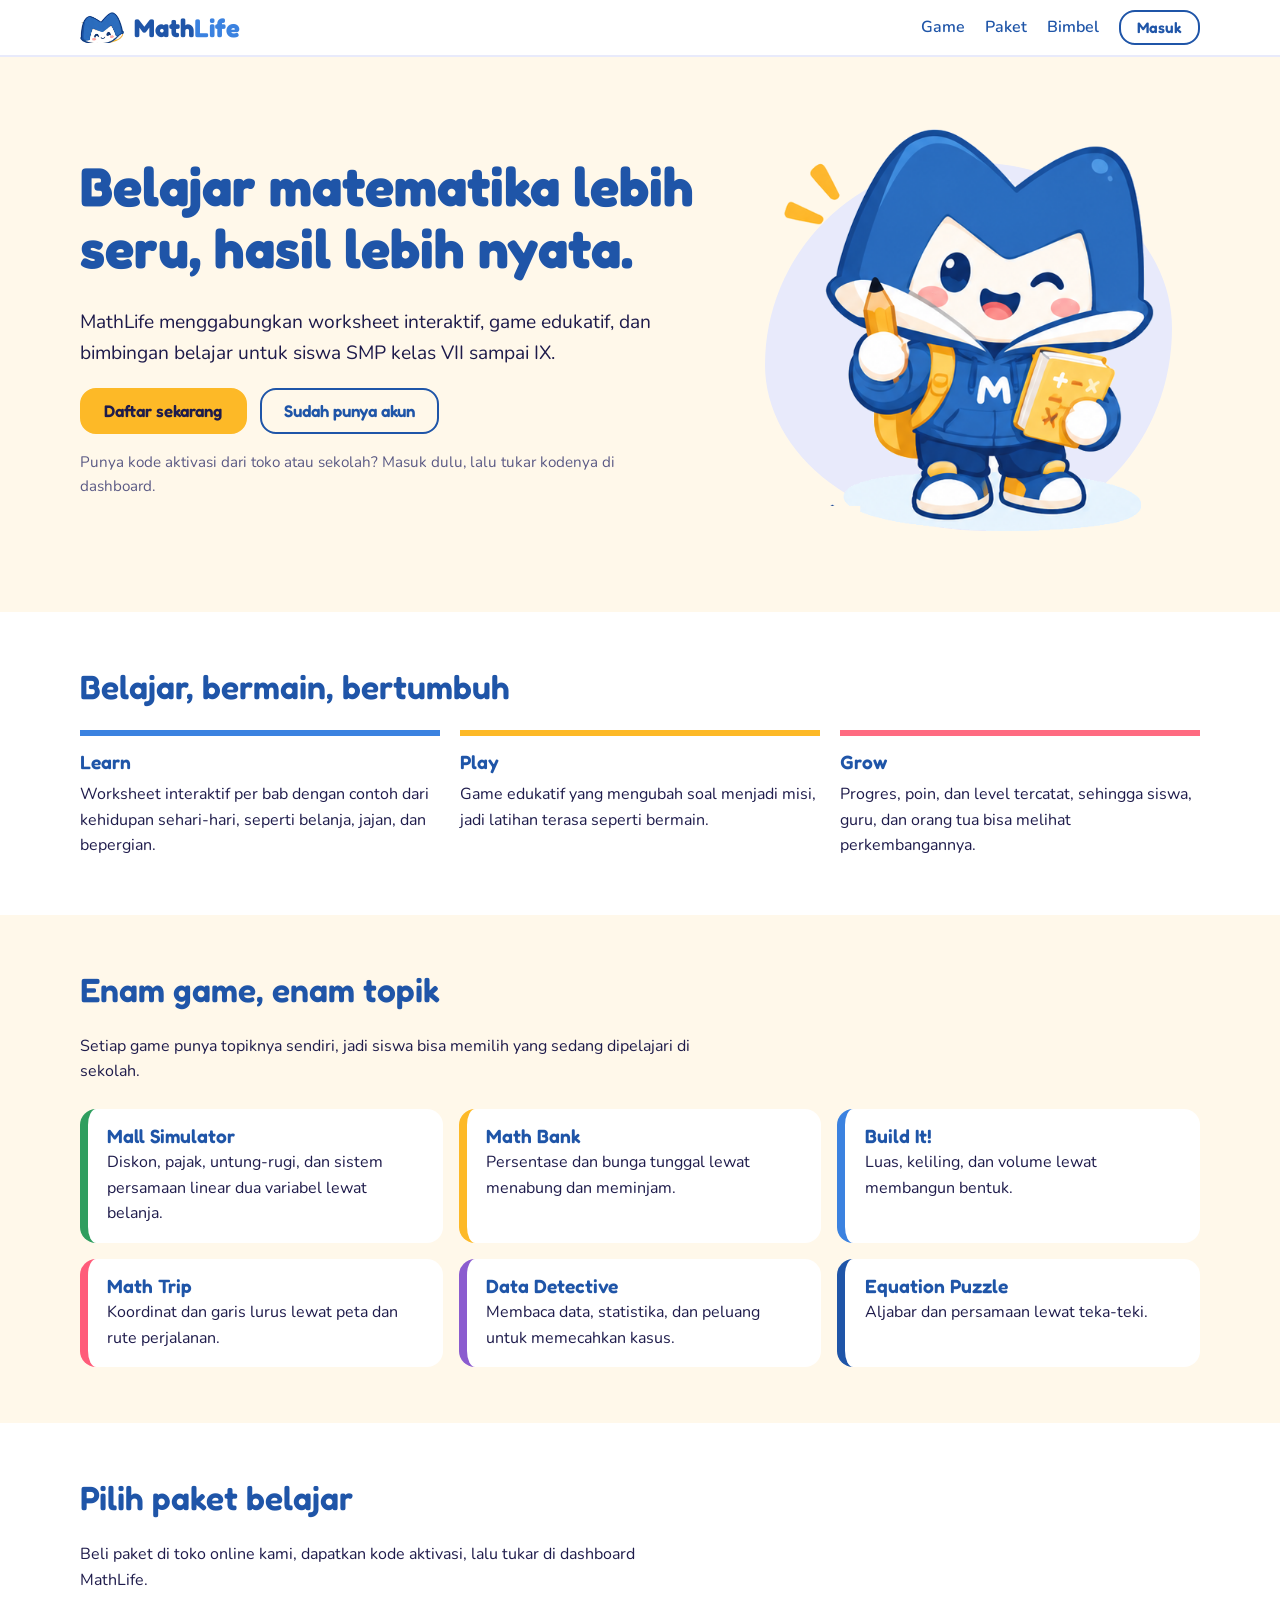
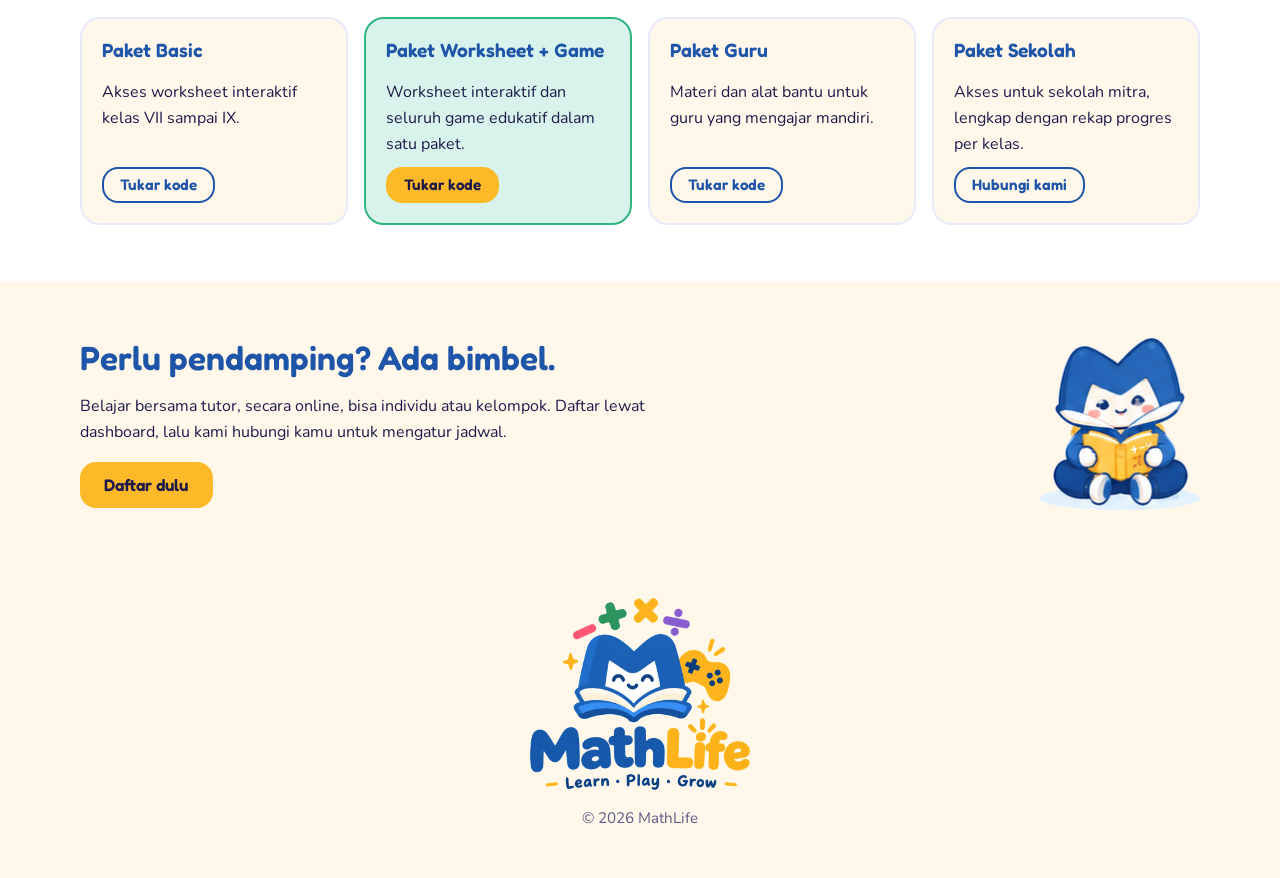
==== index.html @ 3bd6d713 "Add files via upload" ====
<!doctype html>
<html lang="id">
<head>
  <meta charset="utf-8">
  <meta name="viewport" content="width=device-width, initial-scale=1">
  <title>MathLife: belajar matematika SMP lebih seru</title>
  <meta name="description" content="MathLife menggabungkan worksheet interaktif, game edukatif, dan bimbingan belajar untuk siswa SMP kelas VII sampai IX.">
  <link rel="icon" type="image/png" href="assets/favicon-64.png">
  <link rel="apple-touch-icon" href="assets/apple-touch-icon.png">
  <link rel="preconnect" href="https://fonts.googleapis.com">
  <link rel="preconnect" href="https://fonts.gstatic.com" crossorigin>
  <link href="https://fonts.googleapis.com/css2?family=Fredoka:wght@500;600;700&family=Nunito:wght@400;600;700&display=swap" rel="stylesheet">
  <link rel="stylesheet" href="css/style.css">
</head>
<body>

<header class="topbar">
  <div class="wrap topbar-isi">
    <a class="merek" href="index.html" aria-label="MathLife, beranda">
      <img src="assets/ikon-mathy.png" alt="" width="44" height="31">
      <span class="merek-teks">Math<span>Life</span></span>
    </a>
    <nav class="nav" aria-label="Utama">
      <a href="#game">Game</a>
      <a href="#paket">Paket</a>
      <a href="#bimbel">Bimbel</a>
      <a class="btn btn-kecil btn-sekunder" href="masuk.html">Masuk</a>
    </nav>
  </div>
</header>

<main>
  <section class="hero">
    <div class="wrap hero-isi">
      <div>
        <h1>Belajar matematika lebih seru, hasil lebih nyata.</h1>
        <p class="lead">MathLife menggabungkan worksheet interaktif, game edukatif, dan bimbingan belajar untuk siswa SMP kelas VII sampai IX.</p>
        <div class="aksi">
          <a class="btn" href="masuk.html?daftar">Daftar sekarang</a>
          <a class="btn btn-sekunder" href="masuk.html">Sudah punya akun</a>
        </div>
        <p class="catatan">Punya kode aktivasi dari toko atau sekolah? Masuk dulu, lalu tukar kodenya di dashboard.</p>
      </div>
      <div class="hero-gambar">
        <img src="assets/mathy.png" width="485" height="527" alt="Mathy, maskot MathLife, membawa pensil dan buku matematika">
      </div>
    </div>
  </section>

  <section class="bagian bagian-putih" aria-labelledby="judul-pilar">
    <div class="wrap">
      <h2 id="judul-pilar">Belajar, bermain, bertumbuh</h2>
      <div class="pilar">
        <div style="--warna: var(--ml-blue)">
          <h3>Learn</h3>
          <p>Worksheet interaktif per bab dengan contoh dari kehidupan sehari-hari, seperti belanja, jajan, dan bepergian.</p>
        </div>
        <div style="--warna: var(--ml-yellow)">
          <h3>Play</h3>
          <p>Game edukatif yang mengubah soal menjadi misi, jadi latihan terasa seperti bermain.</p>
        </div>
        <div style="--warna: var(--ml-coral)">
          <h3>Grow</h3>
          <p>Progres, poin, dan level tercatat, sehingga siswa, guru, dan orang tua bisa melihat perkembangannya.</p>
        </div>
      </div>
    </div>
  </section>

  <section class="bagian" id="game" aria-labelledby="judul-game">
    <div class="wrap">
      <h2 id="judul-game">Enam game, enam topik</h2>
      <p class="pengantar">Setiap game punya topiknya sendiri, jadi siswa bisa memilih yang sedang dipelajari di sekolah.</p>
      <div class="grid-game">
        <article class="kartu-game" style="--aksen: var(--op-tambah)">
          <h3>Mall Simulator</h3>
          <p>Diskon, pajak, untung-rugi, dan sistem persamaan linear dua variabel lewat belanja.</p>
        </article>
        <article class="kartu-game" style="--aksen: var(--op-kali)">
          <h3>Math Bank</h3>
          <p>Persentase dan bunga tunggal lewat menabung dan meminjam.</p>
        </article>
        <article class="kartu-game" style="--aksen: var(--ml-blue)">
          <h3>Build It!</h3>
          <p>Luas, keliling, dan volume lewat membangun bentuk.</p>
        </article>
        <article class="kartu-game" style="--aksen: var(--op-kurang)">
          <h3>Math Trip</h3>
          <p>Koordinat dan garis lurus lewat peta dan rute perjalanan.</p>
        </article>
        <article class="kartu-game" style="--aksen: var(--op-bagi)">
          <h3>Data Detective</h3>
          <p>Membaca data, statistika, dan peluang untuk memecahkan kasus.</p>
        </article>
        <article class="kartu-game" style="--aksen: var(--ml-navy)">
          <h3>Equation Puzzle</h3>
          <p>Aljabar dan persamaan lewat teka-teki.</p>
        </article>
      </div>
    </div>
  </section>

  <section class="bagian bagian-putih" id="paket" aria-labelledby="judul-paket">
    <div class="wrap">
      <h2 id="judul-paket">Pilih paket belajar</h2>
      <p class="pengantar">Beli paket di toko online kami, dapatkan kode aktivasi, lalu tukar di dashboard MathLife.</p>
      <div class="grid-paket">
        <article class="paket">
          <h3>Paket Basic</h3>
          <p>Akses worksheet interaktif kelas VII sampai IX.</p>
          <a class="btn btn-sekunder btn-kecil" href="masuk.html">Tukar kode</a>
        </article>
        <article class="paket paket-unggulan">
          <h3>Paket Worksheet + Game</h3>
          <p>Worksheet interaktif dan seluruh game edukatif dalam satu paket.</p>
          <a class="btn btn-kecil" href="masuk.html">Tukar kode</a>
        </article>
        <article class="paket">
          <h3>Paket Guru</h3>
          <p>Materi dan alat bantu untuk guru yang mengajar mandiri.</p>
          <a class="btn btn-sekunder btn-kecil" href="masuk.html">Tukar kode</a>
        </article>
        <article class="paket">
          <h3>Paket Sekolah</h3>
          <p>Akses untuk sekolah mitra, lengkap dengan rekap progres per kelas.</p>
          <!-- Ganti 62XXXXXXXXXX dengan nomor WhatsApp MathLife (format 62 tanpa 0 di depan). -->
          <a class="btn btn-sekunder btn-kecil" href="https://wa.me/62XXXXXXXXXX">Hubungi kami</a>
        </article>
      </div>
    </div>
  </section>

  <section class="bagian" id="bimbel" aria-labelledby="judul-bimbel">
    <div class="wrap bimbel-isi">
      <div>
        <h2 id="judul-bimbel">Perlu pendamping? Ada bimbel.</h2>
        <p>Belajar bersama tutor, secara online, bisa individu atau kelompok. Daftar lewat dashboard, lalu kami hubungi kamu untuk mengatur jadwal.</p>
        <a class="btn" href="masuk.html?daftar">Daftar dulu</a>
      </div>
      <img src="assets/mathy-belajar.png" width="161" height="175" alt="Mathy sedang membaca buku">
    </div>
  </section>
</main>

<footer class="kaki">
  <div class="wrap">
    <img src="assets/logo-mathlife.png" width="220" alt="MathLife, Learn Play Grow">
    <p>&copy; 2026 MathLife</p>
  </div>
</footer>

</body>
</html>
---- css/style.css ----
/* MathLife: gaya dasar sesuai Panduan Merek (Fredoka + Nunito, biru, kuning, koral) */

:root {
  --ml-navy: #1F55A8;
  --ml-blue: #3B82E0;
  --ml-yellow: #FDB927;
  --ml-coral: #FF6B81;

  --ml-cream: #FFF8EA;
  --ml-lavender: #E8EAFB;
  --ml-mint: #D8F3EC;
  --ml-peach: #FFE6D5;
  --ml-pink: #FCE4EA;

  --ml-ink: #1E1B4B;
  --ml-correct: #2EB67D;
  --ml-wrong: #E5484D;

  --op-tambah: #2F9E5F;
  --op-kurang: #FF5C7A;
  --op-kali: #FDB927;
  --op-bagi: #8B5CCF;

  --font-judul: 'Fredoka', system-ui, sans-serif;
  --font-teks: 'Nunito', system-ui, sans-serif;
  --radius: 16px;
}

*, *::before, *::after { box-sizing: border-box; }
[hidden] { display: none !important; }

body {
  margin: 0;
  background: var(--ml-cream);
  color: var(--ml-ink);
  font: 400 1rem/1.6 var(--font-teks);
}

h1, h2, h3 { font-family: var(--font-judul); color: var(--ml-navy); line-height: 1.15; margin: 0 0 .5em; }
h1 { font-size: clamp(2.1rem, 5vw, 3.4rem); font-weight: 700; }
h2 { font-size: clamp(1.5rem, 3vw, 2.1rem); font-weight: 600; }
h3 { font-size: 1.2rem; font-weight: 600; }
p { margin: 0 0 1em; max-width: 62ch; }
a { color: var(--ml-navy); }
img { max-width: 100%; height: auto; }

.wrap { width: min(1120px, 100% - 2.5rem); margin-inline: auto; }
.redup { color: #5b5a85; }
.lead { font-size: 1.2rem; }

:focus-visible { outline: 3px solid var(--ml-blue); outline-offset: 3px; }

/* Tombol */
.btn {
  display: inline-block;
  background: var(--ml-yellow);
  color: var(--ml-ink);
  font: 600 1.05rem var(--font-judul);
  border: 2px solid var(--ml-yellow);
  border-radius: var(--radius);
  padding: .7rem 1.4rem;
  text-decoration: none;
  cursor: pointer;
  transition: transform .12s ease;
}
.btn:hover { transform: translateY(-2px); }
.btn:disabled { opacity: .6; cursor: not-allowed; transform: none; }
.btn-sekunder { background: transparent; border-color: var(--ml-navy); color: var(--ml-navy); }
.btn-kecil { padding: .4rem 1rem; font-size: .95rem; }
.btn-teks { background: none; border: 0; padding: 0; font: inherit; color: var(--ml-navy); text-decoration: underline; cursor: pointer; }

/* Bilah atas */
.topbar { background: #fff; border-bottom: 2px solid var(--ml-lavender); }
.topbar-isi { display: flex; align-items: center; justify-content: space-between; gap: 1rem; padding-block: .6rem; flex-wrap: wrap; }
.merek { display: inline-flex; align-items: center; gap: .6rem; text-decoration: none; }
.merek img { width: 44px; height: auto; }
.merek-teks { font: 700 1.6rem var(--font-judul); color: var(--ml-navy); }
.merek-teks span { color: var(--ml-blue); }
.nav { display: flex; align-items: center; gap: 1.25rem; flex-wrap: wrap; }
.nav a:not(.btn) { text-decoration: none; font-weight: 600; }
.nav a:not(.btn):hover { text-decoration: underline; }

/* Beranda */
.hero { padding-block: clamp(2rem, 6vw, 4.5rem); }
.hero-isi { display: grid; gap: 2rem; align-items: center; }
.hero-gambar { position: relative; text-align: center; }
.hero-gambar::before {
  content: ''; position: absolute; inset: 8% 6% 2%; background: var(--ml-lavender);
  border-radius: 50% 50% 46% 54% / 55% 45% 55% 45%; z-index: 0;
}
.hero-gambar img { position: relative; z-index: 1; width: min(380px, 80%); }
.aksi { display: flex; gap: .8rem; flex-wrap: wrap; margin-bottom: 1rem; }
.catatan { font-size: .95rem; color: #5b5a85; }

.bagian { padding-block: clamp(2rem, 5vw, 3.5rem); }
.bagian-putih { background: #fff; }
.bagian > .wrap > h2, .bagian > .wrap > .pengantar { margin-bottom: 1.5rem; }
.pengantar { max-width: 62ch; }

.pilar { display: grid; gap: 1.25rem; }
.pilar > div { border-top: 6px solid var(--warna); padding-top: .9rem; }
.pilar p { margin: 0; }

.grid-game { display: grid; gap: 1rem; grid-template-columns: repeat(auto-fit, minmax(min(100%, 300px), 1fr)); }
.kartu-game { background: #fff; border-radius: var(--radius); border-left: 8px solid var(--aksen); padding: 1rem 1.2rem; }
.kartu-game h3 { margin-bottom: .2rem; }
.kartu-game p { margin: 0; }

.grid-paket { display: grid; gap: 1rem; grid-template-columns: repeat(auto-fit, minmax(min(100%, 240px), 1fr)); }
.paket { background: var(--ml-cream); border: 2px solid var(--ml-lavender); border-radius: 20px; padding: 1.25rem; display: flex; flex-direction: column; gap: .6rem; }
.paket p { flex: 1; margin: 0; }
.paket .btn { align-self: flex-start; }
.paket-unggulan { background: var(--ml-mint); border-color: var(--ml-correct); }

.bimbel-isi { display: grid; gap: 1.5rem; align-items: center; }
.bimbel-isi img { width: 160px; justify-self: center; }

.kaki { padding-block: 2rem; text-align: center; color: #5b5a85; font-size: .95rem; }
.kaki img { width: 220px; margin: 0 auto 1rem; display: block; }
.kaki p { margin-inline: auto; }

@media (min-width: 820px) {
  .hero-isi { grid-template-columns: 1.15fr .85fr; }
  .pilar { grid-template-columns: repeat(3, 1fr); }
  .bimbel-isi { grid-template-columns: 1fr auto; }
}

/* Formulir */
.field { display: block; margin-bottom: 1rem; }
.field > span { display: block; font-weight: 700; margin-bottom: .25rem; }
input, select, textarea {
  width: 100%; font: inherit; color: var(--ml-ink); background: #fff;
  border: 2px solid #C9D3EE; border-radius: 12px; padding: .6rem .8rem;
}
input:focus, select:focus, textarea:focus { border-color: var(--ml-blue); }
textarea { min-height: 84px; resize: vertical; }
.baris-form { display: flex; gap: .6rem; flex-wrap: wrap; align-items: flex-start; }
.baris-form input, .baris-form select { flex: 1 1 220px; width: auto; }
.baris-form input[type="number"] { flex: 0 0 110px; }

.pesan { border-radius: 12px; padding: .7rem 1rem; margin: 0 0 1rem; font-weight: 600; }
.pesan-info { background: var(--ml-lavender); color: var(--ml-navy); }
.pesan-sukses { background: var(--ml-mint); color: #0E5A3C; }
.pesan-galat { background: var(--ml-pink); color: #8A1C2B; }

/* Halaman masuk */
.auth { min-height: 100vh; display: grid; place-items: center; padding: 1.5rem; }
.auth-kartu { width: min(440px, 100%); background: #fff; border: 2px solid var(--ml-lavender); border-radius: 24px; padding: 1.5rem; }
.auth-kartu .merek { margin-bottom: 1rem; }
.tab { display: grid; grid-template-columns: 1fr 1fr; background: var(--ml-lavender); border-radius: 14px; padding: 4px; margin-bottom: 1.25rem; }
.tab button { font: 600 1rem var(--font-judul); color: var(--ml-navy); background: transparent; border: 0; border-radius: 11px; padding: .55rem; cursor: pointer; }
.tab button[aria-selected="true"] { background: #fff; }
.auth-kartu .btn { width: 100%; }
.auth-kartu .tautan { margin: 1rem 0 0; text-align: center; }

/* Dasbor */
.dasbor { padding-block: 1.5rem 3rem; }
.sapaan { display: flex; align-items: center; gap: 1rem; margin-bottom: 1.5rem; }
.sapaan img { width: 84px; }
.sapaan h1 { font-size: clamp(1.6rem, 4vw, 2.3rem); margin: 0; }
.sapaan p { margin: 0; }
.pengguna { display: flex; align-items: center; gap: .8rem; }
.pengguna strong { display: block; line-height: 1.2; }
.pengguna small { color: #5b5a85; }

.grid-panel { display: grid; gap: 1.25rem; grid-template-columns: repeat(auto-fit, minmax(min(100%, 340px), 1fr)); align-items: start; }
.panel { background: #fff; border: 2px solid var(--ml-lavender); border-radius: 20px; padding: 1.25rem 1.5rem; }
.panel h2 { font-size: 1.35rem; }
.panel.lebar { grid-column: 1 / -1; }
.daftar { list-style: none; margin: 0; padding: 0; }
.daftar li { padding: .45rem 0; border-bottom: 1px solid var(--ml-lavender); }
.daftar li:last-child { border-bottom: 0; }
.angka { font: 700 2.4rem var(--font-judul); color: var(--ml-navy); line-height: 1; }
.lencana { display: inline-block; font-size: .85rem; font-weight: 700; border-radius: 999px; padding: .1rem .7rem; background: var(--ml-lavender); color: var(--ml-navy); }
.lencana-hijau { background: var(--ml-mint); color: #0E5A3C; }

.tabel-bungkus { overflow-x: auto; }
table { width: 100%; border-collapse: collapse; }
th, td { padding: .55rem .6rem; text-align: left; border-bottom: 1px solid var(--ml-lavender); font-size: .95rem; vertical-align: middle; }
th { color: var(--ml-navy); font-family: var(--font-judul); font-weight: 600; }
td select { padding: .3rem .5rem; }
.kode-hasil { font-family: ui-monospace, Menlo, Consolas, monospace; min-height: 120px; }

@media (prefers-reduced-motion: reduce) {
  * { transition: none !important; animation: none !important; }
}
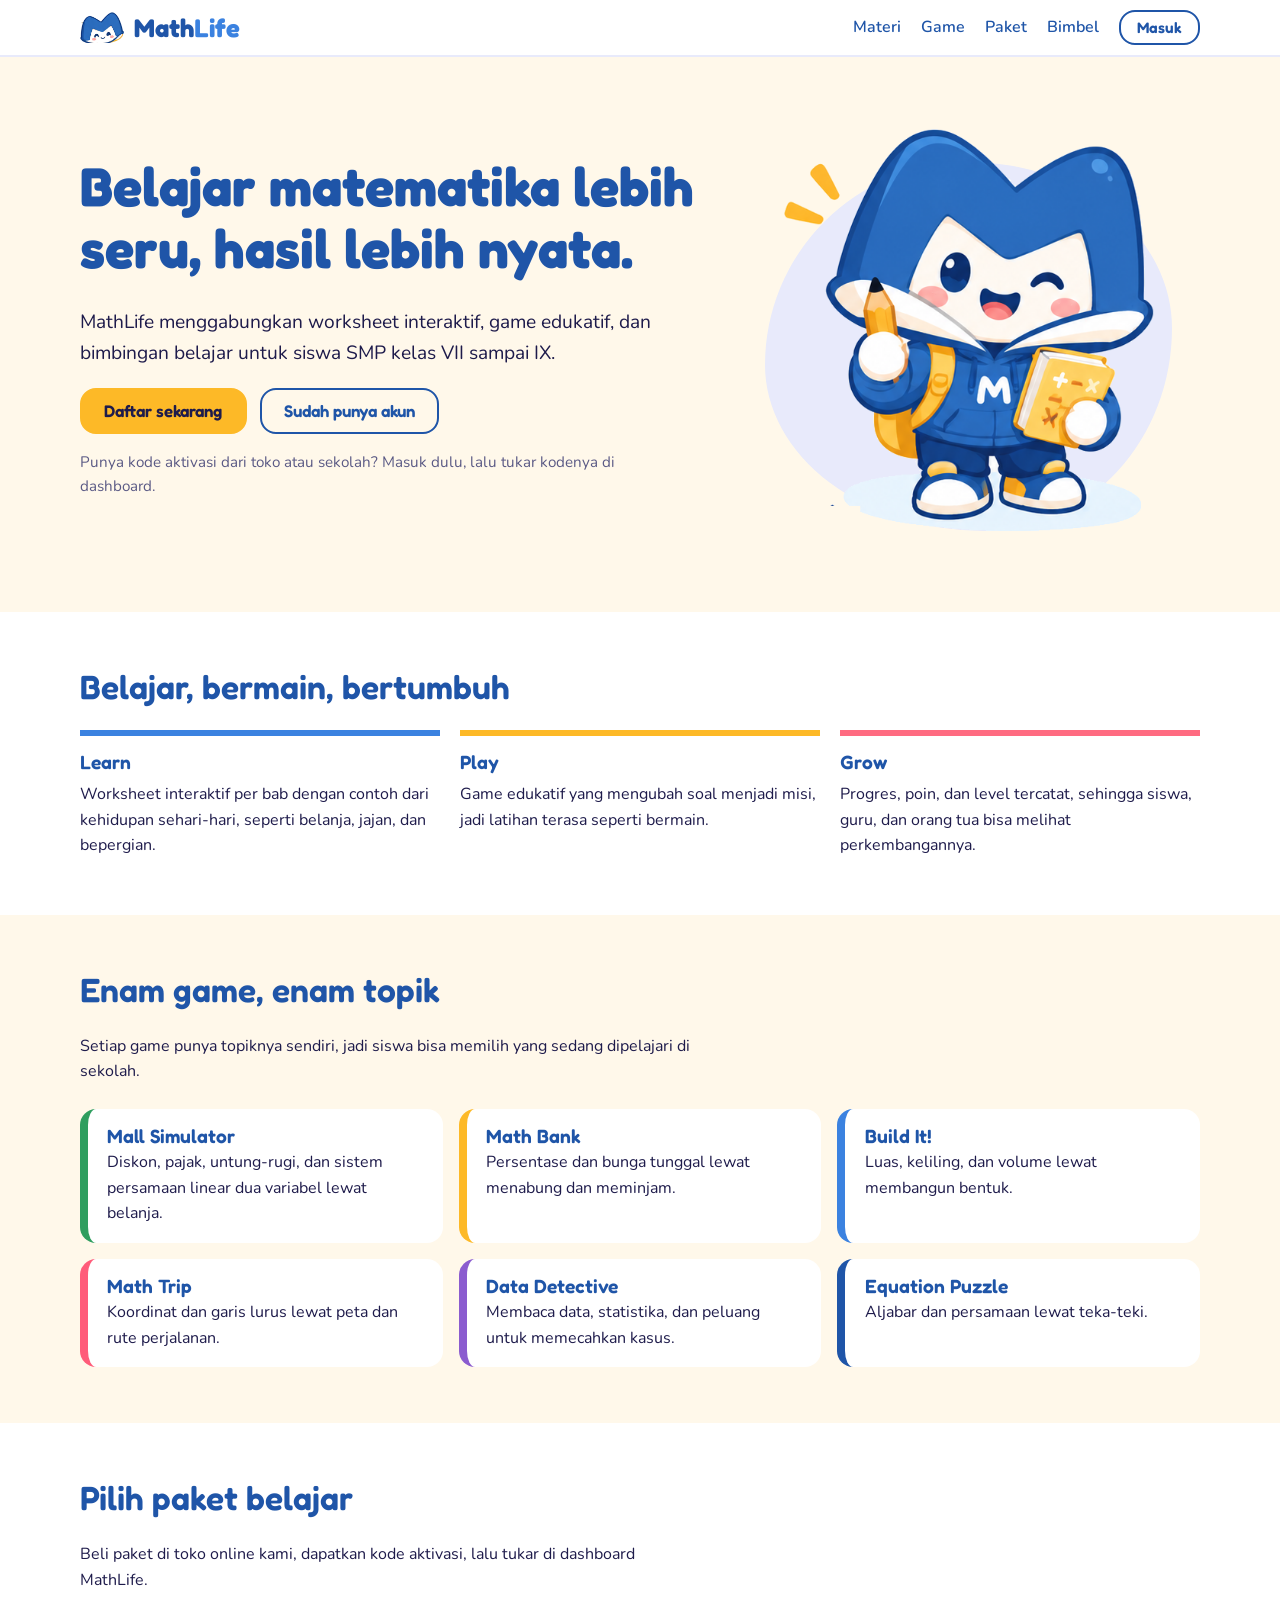
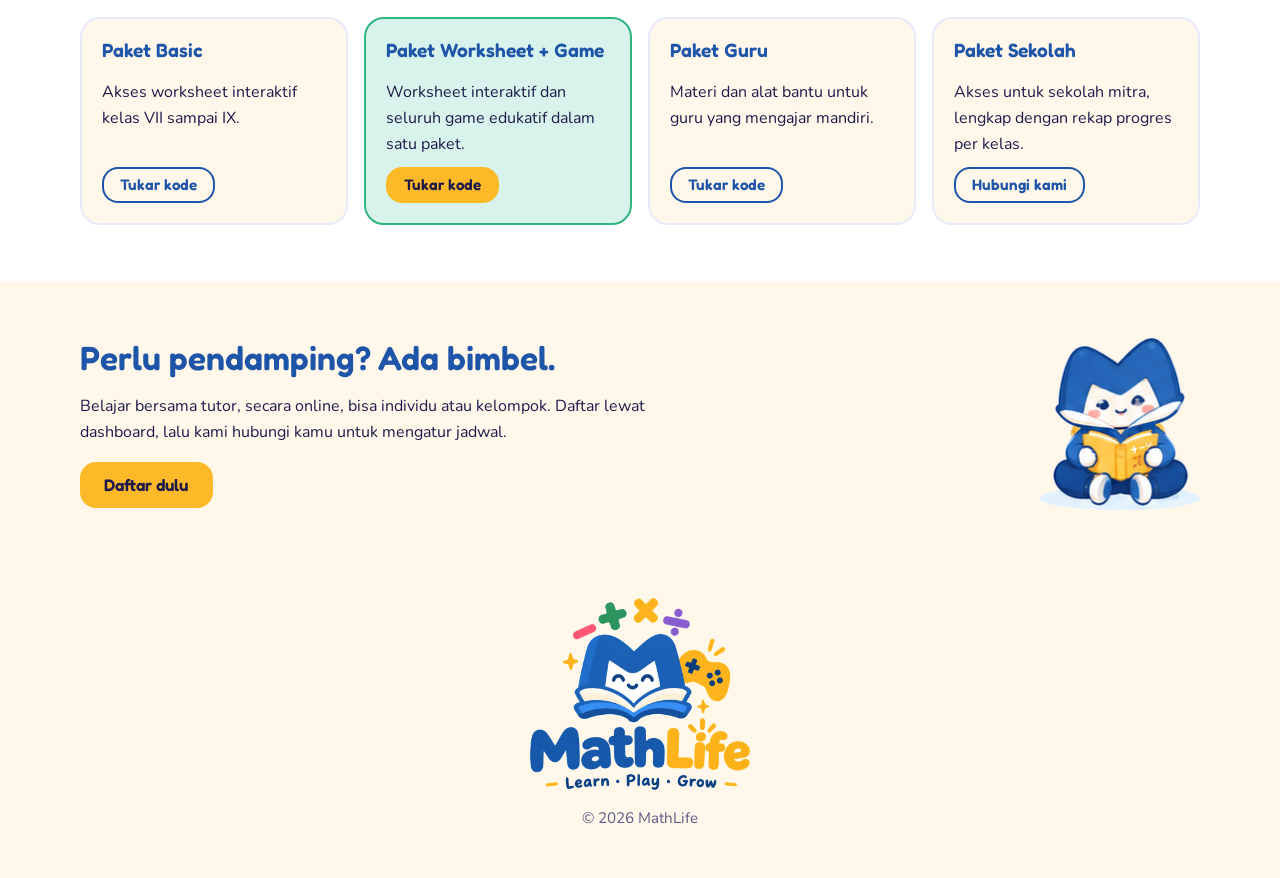
==== commit 791a887a: "Add files via upload" ====
--- a/index.html
+++ b/index.html
@@ -21,6 +21,7 @@
       <span class="merek-teks">Math<span>Life</span></span>
     </a>
     <nav class="nav" aria-label="Utama">
+      <a href="materi.html">Materi</a>
       <a href="#game">Game</a>
       <a href="#paket">Paket</a>
       <a href="#bimbel">Bimbel</a>
--- a/css/style.css
+++ b/css/style.css
@@ -184,3 +184,87 @@
 @media (prefers-reduced-motion: reduce) {
   * { transition: none !important; animation: none !important; }
 }
+
+/* ---------- Materi dan bab ---------- */
+.tab-kelas { display: flex; gap: .5rem; flex-wrap: wrap; margin: 1.25rem 0; }
+.tab-kelas a {
+  text-decoration: none; font: 600 1.05rem var(--font-judul); color: var(--ml-navy);
+  background: #fff; border: 2px solid var(--ml-lavender); border-radius: 14px; padding: .5rem 1.2rem;
+}
+.tab-kelas a[aria-current="page"] { background: var(--ml-navy); border-color: var(--ml-navy); color: #fff; }
+.grid-bab { display: grid; gap: 1rem; grid-template-columns: repeat(auto-fit, minmax(min(100%, 300px), 1fr)); }
+.kartu-bab { display: block; background: #fff; border: 2px solid var(--ml-lavender); border-radius: 20px; padding: 1.1rem 1.25rem; text-decoration: none; color: inherit; }
+a.kartu-bab:hover { border-color: var(--ml-blue); }
+.kartu-bab.segera { background: #F4F1E8; border-style: dashed; color: #6B6A8F; }
+.kartu-bab h3 { margin: .2rem 0 .3rem; }
+.kartu-bab p { margin: 0 0 .5rem; }
+.no-bab { font: 600 .95rem var(--font-judul); color: var(--ml-blue); }
+.baris-sub { display: flex; align-items: center; justify-content: space-between; gap: 1rem; padding: .8rem 0; border-bottom: 1px solid var(--ml-lavender); }
+.baris-sub:last-child { border-bottom: 0; }
+
+/* ---------- Halaman subbab ---------- */
+.bilah { position: sticky; top: 0; z-index: 5; background: var(--ml-navy); color: #fff; }
+.bilah-isi { display: flex; gap: 1.5rem; flex-wrap: wrap; padding-block: .45rem; font-size: .95rem; }
+.bilah .redup { color: #C9D3EE; margin-left: auto; }
+.nav-bagian { display: flex; gap: .4rem; overflow-x: auto; padding-bottom: .4rem; margin-bottom: 1rem; }
+.nav-bagian a { white-space: nowrap; text-decoration: none; font-weight: 700; font-size: .9rem; background: #fff; border: 2px solid var(--ml-lavender); border-radius: 999px; padding: .25rem .8rem; }
+.belajar { background: #fff; border: 2px solid var(--ml-lavender); border-radius: 20px; padding: 1.25rem 1.5rem; margin-bottom: 1.25rem; scroll-margin-top: 4rem; }
+.belajar h2 { font-size: 1.5rem; }
+.belajar h3 { margin-top: 1.1rem; }
+.daftar-isi { padding-left: 1.2rem; margin: 0 0 1em; }
+.daftar-isi li { margin-bottom: .35rem; }
+.kotak { border-radius: 14px; padding: .8rem 1rem; margin: 0 0 1rem; }
+.kotak p { margin: .3rem 0 0; }
+.kotak-mint { background: var(--ml-mint); }
+.kotak-biru { background: var(--ml-lavender); }
+.kotak-krem { background: #FFF1CC; }
+.tabel-konsep { max-width: 520px; margin-bottom: 1rem; }
+.tabel-konsep th, .tabel-konsep td { border: 1px solid var(--ml-lavender); }
+.contoh { border-left: 6px solid var(--ml-blue); background: #F7FAFF; border-radius: 0 14px 14px 0; padding: .8rem 1.1rem; margin-bottom: 1rem; }
+.contoh h3 { margin-top: 0; }
+.contoh dl { margin: 0; display: grid; grid-template-columns: 6.5rem 1fr; gap: .35rem .8rem; }
+.contoh dt { font: 600 .95rem var(--font-judul); color: var(--ml-navy); }
+.contoh dd { margin: 0; }
+.level { margin-bottom: 1.5rem; }
+.soal { border: 2px solid var(--ml-lavender); border-radius: 16px; padding: .9rem 1rem; margin-bottom: .9rem; }
+.soal.benar { border-color: var(--ml-correct); background: #F4FCF8; }
+.soal-teks { font-weight: 700; margin-bottom: .6rem; }
+.opsi-wadah { display: grid; gap: .45rem; margin-bottom: .7rem; }
+.opsi { text-align: left; font: inherit; background: #fff; border: 2px solid #C9D3EE; border-radius: 12px; padding: .5rem .8rem; cursor: pointer; }
+.opsi[aria-pressed="true"] { border-color: var(--ml-navy); background: var(--ml-lavender); font-weight: 700; }
+.isian { margin-bottom: .6rem; }
+.isian input { max-width: 260px; }
+.satuan { align-self: center; font-weight: 700; }
+.umpan { margin-top: .5rem; font-weight: 700; }
+.benar-teks { color: #0E5A3C; }
+.salah { color: #8A1C2B; }
+.bahas { background: var(--ml-cream); border-radius: 12px; padding: .6rem .9rem; margin-top: .6rem; }
+.bahas p { margin: 0 0 .4rem; }
+.catatan-kecil { font-size: .9rem; margin: .5rem 0 0; }
+.resi { background: #FFFDF6; border: 2px dashed #E6C98A; border-radius: 12px; padding: .6rem .9rem; margin-bottom: .7rem; max-width: 420px; }
+.resi-baris { display: flex; justify-content: space-between; gap: 1rem; padding: .2rem 0; }
+.plus { color: #0E5A3C; }
+.min { color: #8A1C2B; }
+.babak { margin-bottom: 1rem; }
+.sim { display: grid; gap: 1.25rem; align-items: start; }
+.gedung { border: 3px solid var(--ml-navy); border-radius: 12px; background: #fff; max-width: 320px; overflow: hidden; }
+.lantai { display: flex; align-items: center; gap: .6rem; padding: .35rem .8rem; border-bottom: 1px solid var(--ml-lavender); min-height: 2.4rem; }
+.lantai:last-child { border-bottom: 0; }
+.lantai .nama { font: 700 1.05rem var(--font-judul); width: 2rem; color: var(--ml-navy); }
+.lantai .nilai { color: #6B6A8F; width: 3rem; }
+.lantai.aktif { background: var(--ml-yellow); }
+.lantai .lift { margin-left: auto; font-weight: 700; }
+.lantai .tanda { font-size: .8rem; font-weight: 700; background: var(--ml-mint); color: #0E5A3C; border-radius: 999px; padding: 0 .6rem; }
+.lantai.tujuan:not(.aktif) { background: var(--ml-mint); }
+.misi-info { font-weight: 700; }
+.rumus { font: 700 1.3rem var(--font-judul); color: var(--ml-navy); min-height: 2rem; margin: .8rem 0 .4rem; }
+.ringkas-baris { display: flex; justify-content: space-between; gap: 1rem; padding: .45rem 0; border-bottom: 1px solid var(--ml-lavender); }
+.lencana-kotak { margin: 1rem 0; padding: .8rem 1rem; border: 2px dashed #C9D3EE; border-radius: 14px; color: #6B6A8F; }
+.lencana-kotak p { margin: .2rem 0 0; }
+.lencana-kotak.terbuka { border: 2px solid var(--ml-yellow); background: #FFF6DB; color: var(--ml-ink); }
+.toast { position: fixed; left: 50%; bottom: 1.2rem; transform: translateX(-50%); background: var(--ml-ink); color: #fff; padding: .6rem 1rem; border-radius: 12px; max-width: 90%; opacity: 0; pointer-events: none; transition: opacity .2s; z-index: 20; }
+.toast.tampil { opacity: 1; }
+
+@media (min-width: 820px) {
+  .sim { grid-template-columns: 320px 1fr; }
+}
